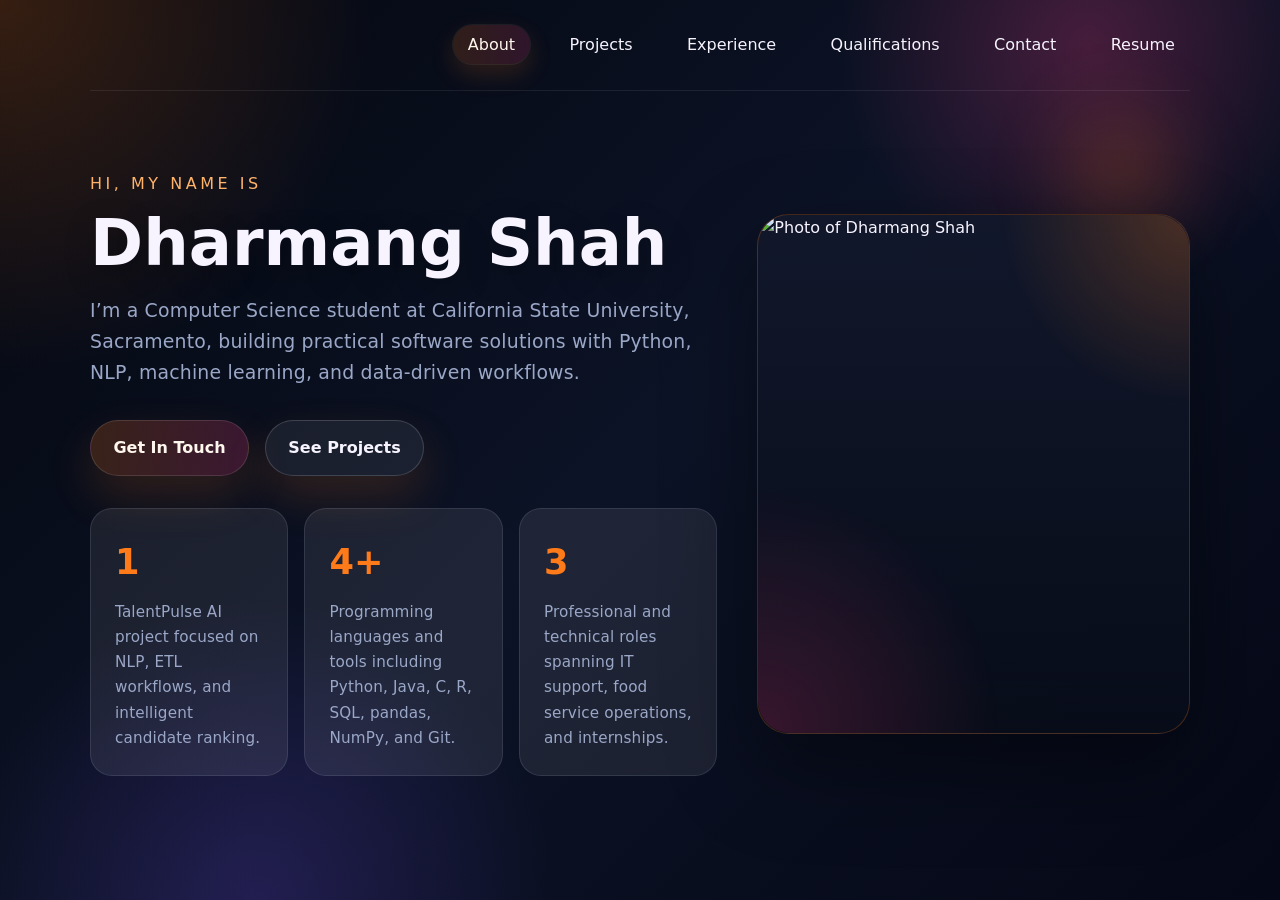
==== index.html @ ebdeb089 "Initial commit" ====
<!DOCTYPE html>
<html lang="en">
<head>
    <meta charset="UTF-8">
    <meta name="viewport" content="width=device-width, initial-scale=1.0">
    <title>Your Name | Portfolio</title>
    <link rel="stylesheet" href="style.css">
</head>
<body>

    <div class="container">
        
        <nav>
            <ul class="nav-links">
                <li><a class="active" href="index.html">About</a></li>
                <li><a href="projects.html">Projects</a></li>
                <li><a href="experience.html">Experience</a></li>
                <li><a href="qualifications.html">Qualifications</a></li>
                <li><a href="contact.html">Contact</a></li>
                <li><a href="Dharmang_Resume.pdf" download>Resume</a></li>
            </ul>
        </nav>

        <header>
            <div class="hero-copy">
                <p class="subtitle">Hi, my name is</p>
                <h1>Dharmang Shah</h1>
                <p class="bio">I’m a Computer Science student at California State University, Sacramento, building practical software solutions with Python, NLP, machine learning, and data-driven workflows.</p>
                <div class="hero-actions">
                    <a href="contact.html" class="btn">Get In Touch</a>
                    <a href="projects.html" class="btn btn-secondary">See Projects</a>
                </div>
                <div class="hero-highlights">
                    <div class="highlight-card">
                        <span class="highlight-number">1</span>
                        <p>TalentPulse AI project focused on NLP, ETL workflows, and intelligent candidate ranking.</p>
                    </div>
                    <div class="highlight-card">
                        <span class="highlight-number">4+</span>
                        <p>Programming languages and tools including Python, Java, C, R, SQL, pandas, NumPy, and Git.</p>
                    </div>
                    <div class="highlight-card">
                        <span class="highlight-number">3</span>
                        <p>Professional and technical roles spanning IT support, food service operations, and internships.</p>
                    </div>
                </div>
            </div>
            <div class="hero-right">
                <div class="image-frame">
                    <img src="photo.jpg" alt="Photo of Dharmang Shah" class="hero-image" draggable="false" oncontextmenu="return false;" onmousedown="if (event.button === 2) { event.preventDefault(); alert('Image download is disabled.'); }">
                </div>
            </div>
        </header>

    </div>

    <script>
        document.addEventListener('DOMContentLoaded', () => {
            const image = document.querySelector('.hero-image');
            if (!image) return;

            image.addEventListener('dragstart', (event) => event.preventDefault());

            document.addEventListener('keydown', (event) => {
                if ((event.ctrlKey || event.metaKey) && event.key.toLowerCase() === 's') {
                    event.preventDefault();
                    alert('Image download is disabled.');
                }
            });
        });
    </script>

</body>
</html>
---- style.css ----
/* ==========================================
   1. GLOBAL VARIABLES & RESET
   ========================================== */
:root {
    --bg-main: #070b16;
    --bg-card: #12182b;
    --bg-card-2: #1a233b;
    --border-color: #2f3d5b;
    --text-main: #f7f3ff;
    --text-muted: #9aa7c7;
    --accent: #ff7a18;
    --accent-2: #ff3d81;
    --accent-3: #7c4dff;
    --accent-light: #ffb36b;
    --accent-soft: rgba(255, 122, 24, 0.16);
    --accent-soft-2: rgba(255, 61, 129, 0.16);
    --glow: rgba(255, 122, 24, 0.28);
}

* {
    box-sizing: border-box;  /* Ensures padding doesn't break widths */
    margin: 0;
    padding: 0;
}

body {
    background:
        radial-gradient(circle at top left, rgba(255, 122, 24, 0.2), transparent 24%),
        radial-gradient(circle at 85% 5%, rgba(255, 61, 129, 0.24), transparent 18%),
        radial-gradient(circle at 20% 100%, rgba(124, 77, 255, 0.2), transparent 22%),
        linear-gradient(135deg, #04070f 0%, #0c1326 50%, #050816 100%);
    color: var(--text-main);
    font-family: Inter, system-ui, -apple-system, sans-serif;
    line-height: 1.65;
    padding: 0 1.5rem;
    min-height: 100vh;
}

/* Container to keep everything aligned and centered */
.container {
    max-width: 1100px;
    margin: 0 auto;
}

/* ==========================================
   2. NAVIGATION (FLEXBOX)
   ========================================== */
nav {
    display: flex;
    justify-content: flex-end;
    align-items: center;
    padding: 2rem 0;
    border-bottom: 1px solid rgba(255, 255, 255, 0.08);
    font-size: 1rem;
}

.nav-links {
    display: flex;
    gap: 1.5rem;
    list-style: none;
}

.nav-links a {
    color: var(--text-main);
    padding: 0.65rem 0.95rem;
    border-radius: 999px;
    transition: background 0.25s ease, color 0.25s ease;
}

.nav-links a:hover,
.nav-links a.active {
    background: linear-gradient(90deg, var(--accent-soft), var(--accent-soft-2));
    color: #fff7ed;
    box-shadow: 0 0 0 1px rgba(255, 255, 255, 0.06), 0 10px 24px rgba(255, 122, 24, 0.16);
}

/* ==========================================
   3. HERO SECTION
   ========================================== */
header {
    display: grid;
    grid-template-columns: 1.45fr 1fr;
    gap: 2.5rem;
    align-items: center;
    padding: 5rem 0 3rem;
    position: relative;
    z-index: 1;
}

header::before {
    content: "";
    position: absolute;
    top: -30px;
    right: -40px;
    width: 220px;
    height: 220px;
    background: radial-gradient(circle, rgba(255, 122, 24, 0.24), transparent 56%);
    filter: blur(32px);
    z-index: 0;
}

header p.subtitle {
    color: var(--accent-light);
    font-family: Inter, system-ui, -apple-system, sans-serif;
    letter-spacing: 0.22em;
    text-transform: uppercase;
    margin-bottom: 0.75rem;
}

header h1 {
    font-size: clamp(3rem, 5vw, 4.4rem);
    line-height: 1.05;
    margin-bottom: 1.1rem;
    text-shadow: 0 10px 30px rgba(0, 0, 0, 0.25);
}

header p.bio {
    color: var(--text-muted);
    font-size: 1.18rem;
    max-width: 700px;
    margin-bottom: 2rem;
}

/* ==========================================
   4. PROJECTS SECTION (CSS GRID)
   ========================================== */
section {
    padding: 4rem 0;
}

section h2 {
    font-size: 2rem;
    margin-bottom: 2rem;
    display: flex;
    justify-content: flex-start;
    align-items: center;
    gap: 0.5rem;
    text-align: left;
}

/* Grid layout: 1 column on mobile, 2 columns on desktops */
.project-grid {
    display: grid;
    grid-template-columns: repeat(auto-fit, minmax(350px, 1fr));
    gap: 2rem;
}

.project-card {
    background: linear-gradient(145deg, var(--bg-card), var(--bg-card-2));
    border: 1px solid var(--border-color);
    padding: 2rem;
    border-radius: 18px;
    display: flex;
    flex-direction: column;
    justify-content: space-between;
    transition: transform 0.2s ease, border-color 0.2s ease, box-shadow 0.2s ease;
    box-shadow: 0 18px 40px rgba(2, 6, 23, 0.28);
}

/* Hover micro-interaction */
.project-card:hover {
    transform: translateY(-4px);
    border-color: var(--accent-2);
    box-shadow: 0 22px 44px rgba(255, 61, 129, 0.16);
}

.project-card h3 {
    margin-bottom: 0.5rem;
}

.project-card p {
    color: var(--text-muted);
    font-size: 0.95rem;
    margin-bottom: 1.5rem;
}

/* Technical tags inside cards */
.tag-container {
    display: flex;
    flex-wrap: wrap;
    gap: 0.5rem;
    margin-bottom: 1.5rem;
}

.tag {
    background: linear-gradient(90deg, rgba(255, 122, 24, 0.16), rgba(124, 77, 255, 0.16));
    color: #ffd2aa;
    font-family: monospace;
    font-size: 0.8rem;
    padding: 0.2rem 0.6rem;
    border-radius: 999px;
    border: 1px solid rgba(255, 255, 255, 0.08);
}

/* ==========================================
   5. BUTTONS & LINKS
   ========================================== */
a {
    color: var(--text-main);
    text-decoration: none;
}

a:hover {
    color: var(--accent);
}

.btn {
    display: inline-block;
    border: 1px solid rgba(255, 255, 255, 0.12);
    color: #fff7ed;
    padding: 0.85rem 1.4rem;
    border-radius: 999px;
    font-weight: 600;
    transition: background 0.2s ease, transform 0.2s ease, box-shadow 0.2s ease;
    background: linear-gradient(90deg, rgba(255, 122, 24, 0.2), rgba(255, 61, 129, 0.2));
}

.btn:hover {
    background: linear-gradient(90deg, rgba(255, 122, 24, 0.3), rgba(255, 61, 129, 0.3));
    transform: translateY(-1px);
    box-shadow: 0 10px 24px rgba(255, 122, 24, 0.16);
}

.btn-secondary {
    border-color: rgba(255,255,255,0.16);
    color: var(--text-main);
    background: rgba(255,255,255,0.04);
}

.project-link {
    color: var(--accent-light);
    font-weight: 600;
    font-size: 0.95rem;
}

html {
    scroll-behavior: smooth;
    background-color: #04070f;
}

body {
    background-color: #04070f;
}



.hero-copy {
    max-width: 720px;
}

.hero-actions {
    display: flex;
    gap: 1rem;
    flex-wrap: wrap;
    margin-bottom: 2rem;
}

.hero-highlights {
    display: grid;
    grid-template-columns: repeat(3, minmax(0, 1fr));
    gap: 1rem;
    margin-top: 2rem;
}

.hero-right {
    display: flex;
    justify-content: center;
    align-items: start;
}

.image-frame {
    position: relative;
    width: 100%;
    min-height: 420px;
    max-height: 520px;
    aspect-ratio: 0.83;
    border-radius: 32px;
    padding: 0rem;
    background: linear-gradient(180deg, rgba(18, 24, 43, 0.98), rgba(8, 13, 25, 0.92));
    border: 1px solid rgba(255, 122, 24, 0.24);
    box-shadow: 0 34px 90px rgba(0, 0, 0, 0.4);
    overflow: hidden;
}

.image-frame::before {
    content: "";
    position: absolute;
    inset: 0;
    border-radius: 32px;
    background: radial-gradient(circle at top right, rgba(255, 122, 24, 0.24), transparent 28%),
                radial-gradient(circle at bottom left, rgba(255, 61, 129, 0.2), transparent 36%);
    pointer-events: none;
}

.hero-image {
    width: 100%;
    height: 100%;
    object-fit: cover;
    border-radius: 24px;
    position: relative;
    z-index: 1;
}

.image-label {
    position: absolute;
    bottom: 1rem;
    left: 1rem;
    right: 1rem;
    z-index: 2;
    display: inline-flex;
    justify-content: center;
    padding: 0.75rem 1rem;
    background: rgba(15, 23, 42, 0.88);
    border-radius: 999px;
    color: var(--text-main);
    font-size: 0.95rem;
    text-align: center;
    backdrop-filter: blur(5px);
}

.highlight-card,
.info-card,
.contact-card {
    background-color: rgba(255,255,255,0.08);
    border: 1px solid rgba(148, 163, 184, 0.18);
    padding: 1.5rem;
    border-radius: 22px;
    transition: transform 0.2s ease, border-color 0.2s ease;
}

.highlight-card:hover {
    transform: translateY(-3px);
    border-color: rgba(255, 122, 24, 0.35);
}

.highlight-number {
    display: block;
    font-size: 2.2rem;
    font-weight: 700;
    margin-bottom: 0.6rem;
    color: var(--accent);
}

.highlight-card p {
    color: var(--text-muted);
    font-size: 0.95rem;
}

.hero-copy p {
    letter-spacing: 0.01em;
}

.btn {
    box-shadow: 0 20px 45px rgba(255, 122, 24, 0.16);
}

.btn-secondary {
    background: rgba(255,255,255,0.07);
}

.btn:hover {
    background-color: rgba(255, 122, 24, 0.2);
}

.btn-secondary:hover {
    background: rgba(255, 122, 24, 0.12);
}

.section-description {
    color: var(--text-muted);
    max-width: 760px;
    margin-bottom: 0;
    font-size: 1.02rem;
}

.page-heading {
    display: flex;
    flex-direction: column;
    gap: 0.8rem;
    margin-bottom: 1.6rem;
}

.section-grid {
    display: grid;
    grid-template-columns: repeat(auto-fit, minmax(280px, 1fr));
    gap: 1.25rem;
}

.qualifications-page {
    display: flex;
    flex-direction: column;
    gap: 1.2rem;
}

.overview-card {
    padding: 1.8rem 2rem;
    background: linear-gradient(135deg, rgba(255,255,255,0.09), rgba(255,255,255,0.04));
    border: 1px solid rgba(255,255,255,0.12);
}

.eyebrow {
    text-transform: uppercase;
    letter-spacing: 0.2em;
    font-size: 0.74rem;
    color: var(--accent-light);
    margin-bottom: 0.4rem;
}

.detail-list {
    list-style: none;
    display: flex;
    flex-direction: column;
    gap: 0.6rem;
    color: var(--text-muted);
}

.detail-list strong {
    color: var(--text-main);
    font-weight: 600;
}

.skill-groups {
    display: flex;
    flex-direction: column;
    gap: 1rem;
    margin-top: 0.6rem;
}

.skill-group h4 {
    font-size: 0.95rem;
    margin-bottom: 0.6rem;
}

.skill-pills {
    display: flex;
    flex-wrap: wrap;
    gap: 0.55rem;
}

.skill-pill {
    display: inline-block;
    padding: 0.45rem 0.75rem;
    border-radius: 999px;
    background: rgba(255, 255, 255, 0.06);
    border: 1px solid rgba(255, 255, 255, 0.1);
    color: #ffe6c7;
    font-size: 0.9rem;
    transition: transform 0.2s ease, box-shadow 0.2s ease, border-color 0.2s ease, background 0.2s ease;
}

.skill-pill:hover {
    transform: translateY(-2px);
    box-shadow: 0 8px 20px rgba(0, 0, 0, 0.2);
}

.skill-group:first-of-type .skill-pill {
    background: linear-gradient(135deg, rgba(124, 77, 255, 0.2), rgba(255, 122, 24, 0.16));
    border-color: rgba(124, 77, 255, 0.3);
    color: #f2e6ff;
}

.skill-group:first-of-type .skill-pill:hover {
    background: linear-gradient(135deg, rgba(124, 77, 255, 0.28), rgba(255, 122, 24, 0.24));
    border-color: rgba(255, 122, 24, 0.45);
}

.skill-group:last-of-type .skill-pill {
    background: linear-gradient(135deg, rgba(255, 255, 255, 0.08), rgba(255, 122, 24, 0.08));
    border-color: rgba(255, 183, 107, 0.22);
    color: #ffe9c8;
}

.skill-group:last-of-type .skill-pill:hover {
    background: linear-gradient(135deg, rgba(255, 255, 255, 0.12), rgba(255, 122, 24, 0.14));
    border-color: rgba(255, 183, 107, 0.34);
}

.qualifications-grid {
    grid-template-columns: repeat(2, minmax(0, 1fr));
    gap: 1.25rem;
}

.qualifications-grid .info-card {
    min-height: 220px;
    padding: 1.65rem 1.8rem;
}

.left-card {
    display: flex;
    flex-direction: column;
    gap: 1rem;
}

.subsection-title {
    margin-top: 0.2rem;
    color: var(--accent-light);
    font-size: 1.05rem;
}

.experience-page {
    display: flex;
    flex-direction: column;
    gap: 1.5rem;
}

.experience-intro {
    max-width: 760px;
}

.experience-timeline {
    display: flex;
    flex-direction: column;
    gap: 1.25rem;
    position: relative;
    padding-left: 1.5rem;
}

.experience-timeline::before {
    content: "";
    position: absolute;
    left: 6px;
    top: 6px;
    bottom: 6px;
    width: 2px;
    background: linear-gradient(180deg, rgba(255, 122, 24, 0.65), rgba(255, 61, 129, 0.2));
}

.experience-item {
    position: relative;
    display: grid;
    grid-template-columns: 16px 1fr;
    gap: 1rem;
    align-items: start;
}

.experience-marker {
    width: 12px;
    height: 12px;
    border-radius: 50%;
    background: var(--accent);
    box-shadow: 0 0 0 4px rgba(255, 122, 24, 0.16);
    margin-top: 1.1rem;
}

.experience-card {
    padding: 1.6rem;
    margin-bottom: 0;
}

.experience-meta {
    margin-bottom: 0.8rem;
}

.experience-date {
    display: inline-block;
    font-size: 0.82rem;
    letter-spacing: 0.16em;
    text-transform: uppercase;
    color: #ffb36b;
    margin-bottom: 0.4rem;
}

.experience-card h3 {
    margin-bottom: 0;
}

.contact-page {
    display: flex;
    flex-direction: column;
    gap: 2rem;
}

.contact-hero {
    display: grid;
    grid-template-columns: 1.2fr 0.8fr;
    gap: 1.5rem;
    align-items: stretch;
    max-width: 1080px;
}

.contact-intro {
    padding: 1rem 0;
}

.contact-side-card {
    background: linear-gradient(145deg, rgba(255,255,255,0.1), rgba(255,255,255,0.04));
    border: 1px solid rgba(255,255,255,0.12);
    border-radius: 24px;
    padding: 1.6rem;
    box-shadow: 0 18px 40px rgba(2, 6, 23, 0.24);
}

.contact-side-card h3 {
    margin-bottom: 0.6rem;
    font-size: 1.2rem;
}

.contact-side-card p {
    color: var(--text-muted);
    margin-bottom: 1.2rem;
}

.contact-badges {
    display: flex;
    flex-wrap: wrap;
    gap: 0.75rem;
}

.pill {
    display: inline-block;
    padding: 0.45rem 0.8rem;
    border-radius: 999px;
    background: rgba(255,255,255,0.06);
    border: 1px solid rgba(255,255,255,0.1);
    color: #ffe0bd;
    font-size: 0.9rem;
}

.contact-grid {
    display: grid;
    grid-template-columns: repeat(2, minmax(0, 1fr));
    gap: 1rem;
}

.contact-card {
    display: grid;
    gap: 0.4rem;
    margin-bottom: 0;
}

.contact-card p {
    color: var(--text-muted);
    font-size: 0.95rem;
}

.icon-link {
    display: inline-flex;
    align-items: center;
    justify-content: center;
    width: 46px;
    height: 46px;
    border-radius: 50%;
    background: rgba(255,255,255,0.06);
    border: 1px solid rgba(255,255,255,0.1);
    transition: transform 0.2s ease, background 0.2s ease, border-color 0.2s ease;
}

.icon-link:hover {
    transform: translateY(-2px);
    background: rgba(255, 122, 24, 0.16);
    border-color: rgba(255, 122, 24, 0.32);
}

.icon-link svg {
    width: 22px;
    height: 22px;
    fill: var(--text-main);
}

.social-icon {
    width: 24px;
    height: 24px;
    object-fit: cover;
    display: block;
    border-radius: 50%;
}

section {
    padding: 4rem 0;
}

@media (max-width: 860px) {
    header {
        grid-template-columns: 1fr;
        padding-top: 3rem;
    }

    nav {
        flex-direction: column;
        align-items: flex-start;
        gap: 1rem;
    }

    .nav-links {
        flex-wrap: wrap;
    }
}

@media (max-width: 640px) {
    body {
        padding: 0 1rem;
    }

    header h1 {
        font-size: 2.8rem;
    }

    .project-card,
    .highlight-card,
    .info-card,
    .contact-card {
        padding: 1.25rem;
    }
}
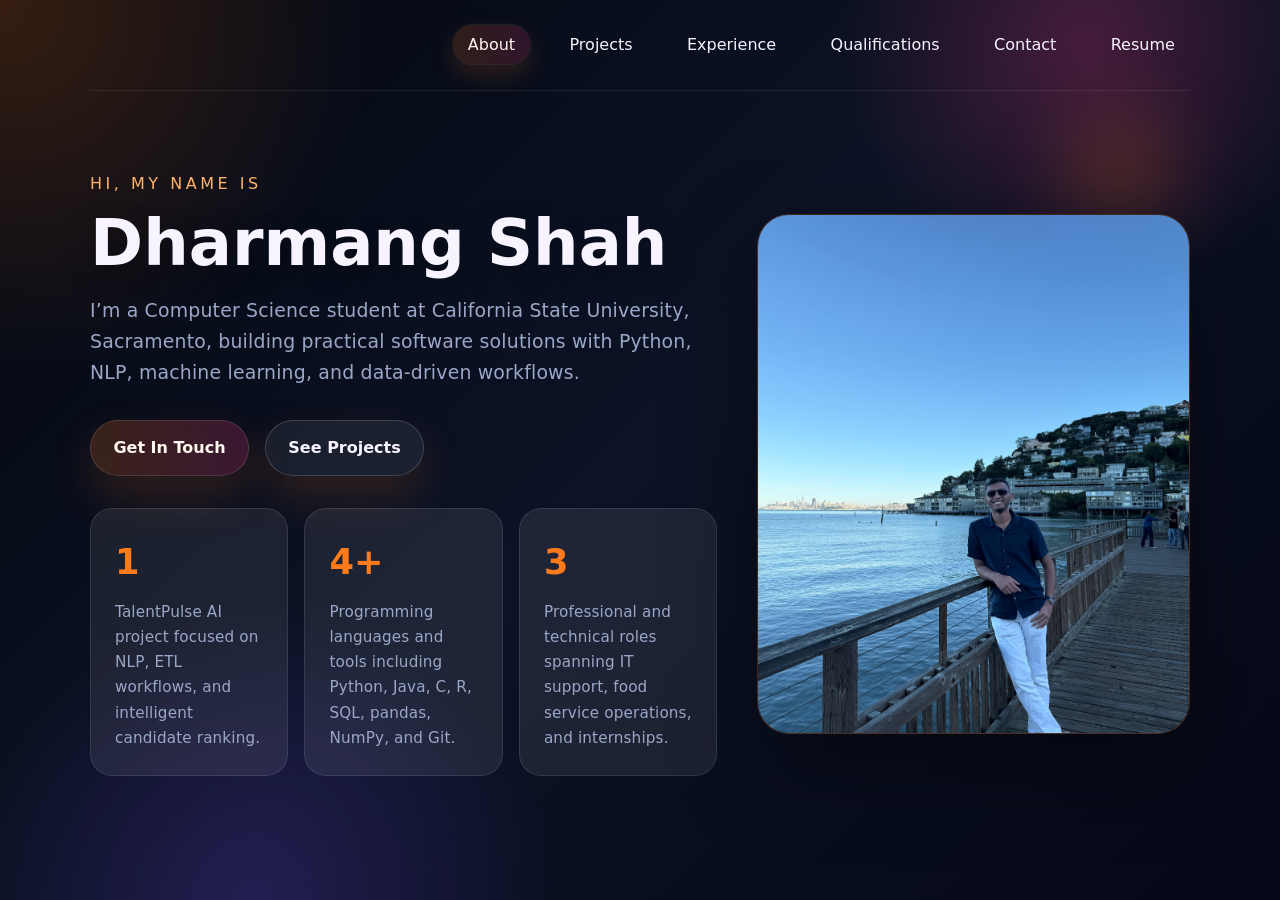
==== commit d04e5f98: "Change image filename from photo.jpg to photo.JPG" ====
--- a/index.html
+++ b/index.html
@@ -3,7 +3,7 @@
 <head>
     <meta charset="UTF-8">
     <meta name="viewport" content="width=device-width, initial-scale=1.0">
-    <title>Your Name | Portfolio</title>
+    <title>Dharmang Shah | Portfolio</title>
     <link rel="stylesheet" href="style.css">
 </head>
 <body>
@@ -47,7 +47,7 @@
             </div>
             <div class="hero-right">
                 <div class="image-frame">
-                    <img src="photo.jpg" alt="Photo of Dharmang Shah" class="hero-image" draggable="false" oncontextmenu="return false;" onmousedown="if (event.button === 2) { event.preventDefault(); alert('Image download is disabled.'); }">
+                    <img src="photo.JPG" alt="Photo of Dharmang Shah" class="hero-image" draggable="false" oncontextmenu="return false;" onmousedown="if (event.button === 2) { event.preventDefault(); alert('Image download is disabled.'); }">
                 </div>
             </div>
         </header>
@@ -71,4 +71,4 @@
     </script>
 
 </body>
-</html>+</html>
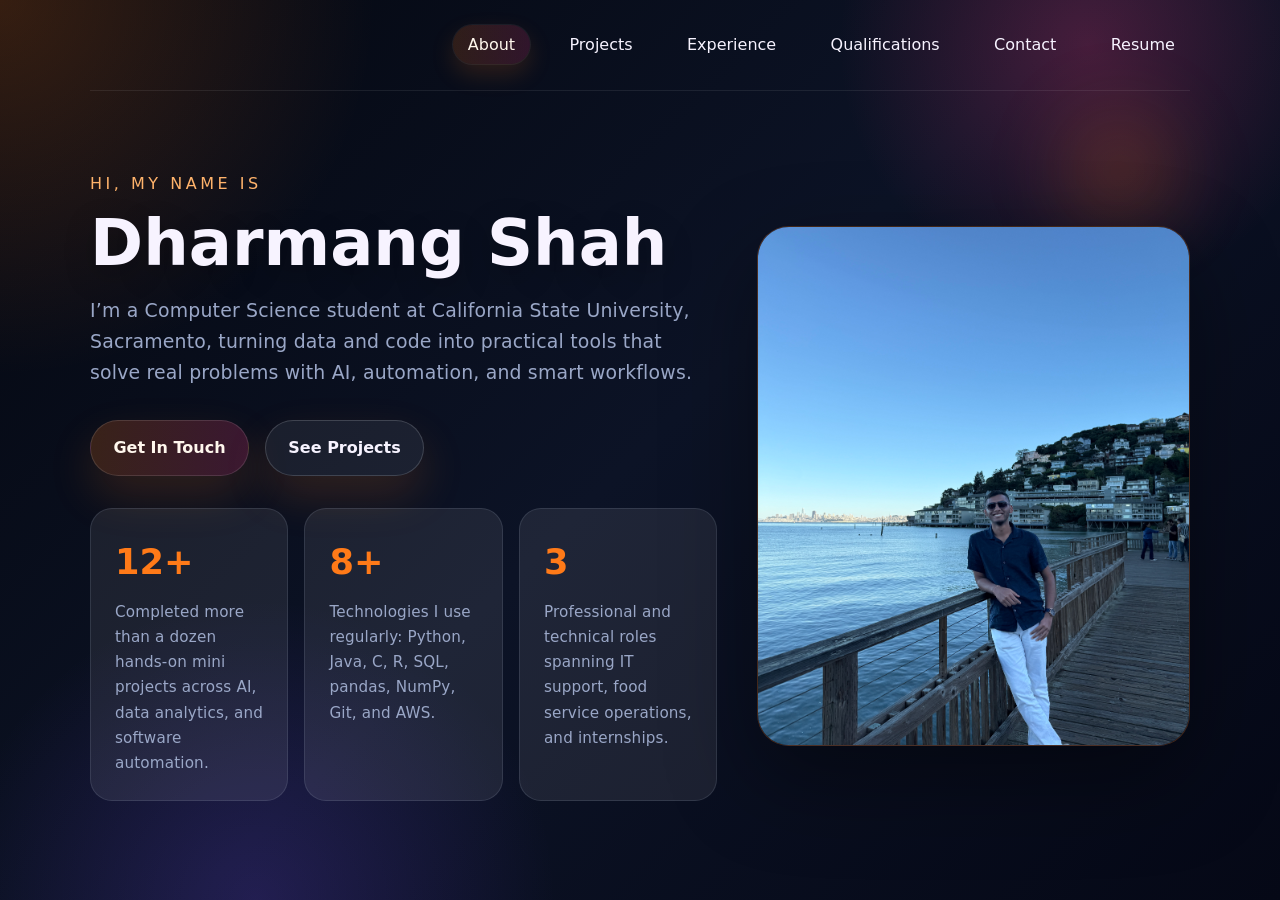
==== commit 34a0fa9d: "Update the resume button" ====
--- a/index.html
+++ b/index.html
@@ -17,7 +17,7 @@
                 <li><a href="experience.html">Experience</a></li>
                 <li><a href="qualifications.html">Qualifications</a></li>
                 <li><a href="contact.html">Contact</a></li>
-                <li><a href="Dharmang_Resume.pdf" download>Resume</a></li>
+                <li><a href="resume.html">Resume</a></li>
             </ul>
         </nav>
 
@@ -25,19 +25,19 @@
             <div class="hero-copy">
                 <p class="subtitle">Hi, my name is</p>
                 <h1>Dharmang Shah</h1>
-                <p class="bio">I’m a Computer Science student at California State University, Sacramento, building practical software solutions with Python, NLP, machine learning, and data-driven workflows.</p>
+                <p class="bio">I’m a Computer Science student at California State University, Sacramento, turning data and code into practical tools that solve real problems with AI, automation, and smart workflows.</p>
                 <div class="hero-actions">
                     <a href="contact.html" class="btn">Get In Touch</a>
                     <a href="projects.html" class="btn btn-secondary">See Projects</a>
                 </div>
                 <div class="hero-highlights">
                     <div class="highlight-card">
-                        <span class="highlight-number">1</span>
-                        <p>TalentPulse AI project focused on NLP, ETL workflows, and intelligent candidate ranking.</p>
+                        <span class="highlight-number">12+</span>
+                        <p>Completed more than a dozen hands-on mini projects across AI, data analytics, and software automation.</p>
                     </div>
                     <div class="highlight-card">
-                        <span class="highlight-number">4+</span>
-                        <p>Programming languages and tools including Python, Java, C, R, SQL, pandas, NumPy, and Git.</p>
+                        <span class="highlight-number">8+</span>
+                        <p>Technologies I use regularly: Python, Java, C, R, SQL, pandas, NumPy, Git, and AWS.</p>
                     </div>
                     <div class="highlight-card">
                         <span class="highlight-number">3</span>
--- a/style.css
+++ b/style.css
@@ -129,19 +129,33 @@
 }
 
 section h2 {
+    position: relative;
     font-size: 2rem;
+    margin-bottom: 1rem;
+    display: inline-flex;
+    align-items: center;
+    text-align: left;
+}
+
+section h2::after {
+    content: "";
+    position: absolute;
+    left: 0;
+    bottom: -0.5rem;
+    width: 120px;
+    height: 4px;
+    border-radius: 999px;
+    background: linear-gradient(90deg, var(--accent), var(--accent-2), var(--accent-3));
+}
+
+section .section-description {
     margin-bottom: 2rem;
-    display: flex;
-    justify-content: flex-start;
-    align-items: center;
-    gap: 0.5rem;
-    text-align: left;
 }
 
 /* Grid layout: 1 column on mobile, 2 columns on desktops */
 .project-grid {
     display: grid;
-    grid-template-columns: repeat(auto-fit, minmax(350px, 1fr));
+    grid-template-columns: repeat(auto-fit, minmax(260px, 1fr));
     gap: 2rem;
 }
 
@@ -265,21 +279,23 @@
 .hero-right {
     display: flex;
     justify-content: center;
-    align-items: start;
+    align-items: center;
 }
 
 .image-frame {
     position: relative;
     width: 100%;
-    min-height: 420px;
+    min-height: 320px;
     max-height: 520px;
-    aspect-ratio: 0.83;
     border-radius: 32px;
-    padding: 0rem;
+    padding: 0;
     background: linear-gradient(180deg, rgba(18, 24, 43, 0.98), rgba(8, 13, 25, 0.92));
     border: 1px solid rgba(255, 122, 24, 0.24);
     box-shadow: 0 34px 90px rgba(0, 0, 0, 0.4);
     overflow: hidden;
+    display: flex;
+    justify-content: center;
+    align-items: center;
 }
 
 .image-frame::before {
@@ -293,12 +309,14 @@
 }
 
 .hero-image {
-    width: 100%;
-    height: 100%;
-    object-fit: cover;
+    max-width: 100%;
+    max-height: 100%;
+    width: auto;
+    height: auto;
     border-radius: 24px;
     position: relative;
     z-index: 1;
+    background-color: rgba(15, 23, 42, 0.8);
 }
 
 .image-label {
@@ -669,12 +687,59 @@
     padding: 4rem 0;
 }
 
+html,
+body {
+    width: 100%;
+    overflow-x: hidden;
+    overscroll-behavior-x: none;
+    overscroll-behavior-y: contain;
+}
+
 @media (max-width: 860px) {
     header {
         grid-template-columns: 1fr;
         padding-top: 3rem;
     }
 
+    .hero-actions {
+        flex-direction: column;
+        align-items: stretch;
+    }
+
+    .hero-actions .btn {
+        width: 100%;
+        text-align: center;
+    }
+
+    .hero-highlights {
+        grid-template-columns: 1fr;
+    }
+
+    .hero-right {
+        width: 100%;
+    }
+
+    .image-frame {
+        width: 100%;
+        max-width: 100%;
+        min-height: 280px;
+        max-height: 420px;
+        aspect-ratio: 4 / 3;
+    }
+
+    .contact-hero {
+        grid-template-columns: 1fr;
+    }
+
+    .contact-intro,
+    .contact-side-card {
+        width: 100%;
+    }
+
+    .contact-side-card {
+        margin-top: 1.25rem;
+    }
+
     nav {
         flex-direction: column;
         align-items: flex-start;
@@ -683,16 +748,25 @@
 
     .nav-links {
         flex-wrap: wrap;
+        gap: 0.75rem;
     }
 }
 
 @media (max-width: 640px) {
     body {
-        padding: 0 1rem;
+        padding: 0 0.9rem;
+    }
+
+    header {
+        padding-top: 2.2rem;
     }
 
     header h1 {
-        font-size: 2.8rem;
+        font-size: 2.4rem;
+    }
+
+    .hero-copy p.bio {
+        font-size: 1rem;
     }
 
     .project-card,
@@ -701,4 +775,18 @@
     .contact-card {
         padding: 1.25rem;
     }
-}
+
+    .hero-highlights {
+        gap: 1rem;
+    }
+
+    .section-grid,
+    .project-grid,
+    .contact-grid {
+        grid-template-columns: 1fr;
+    }
+
+    .skill-pills {
+        gap: 0.4rem;
+    }
+}
